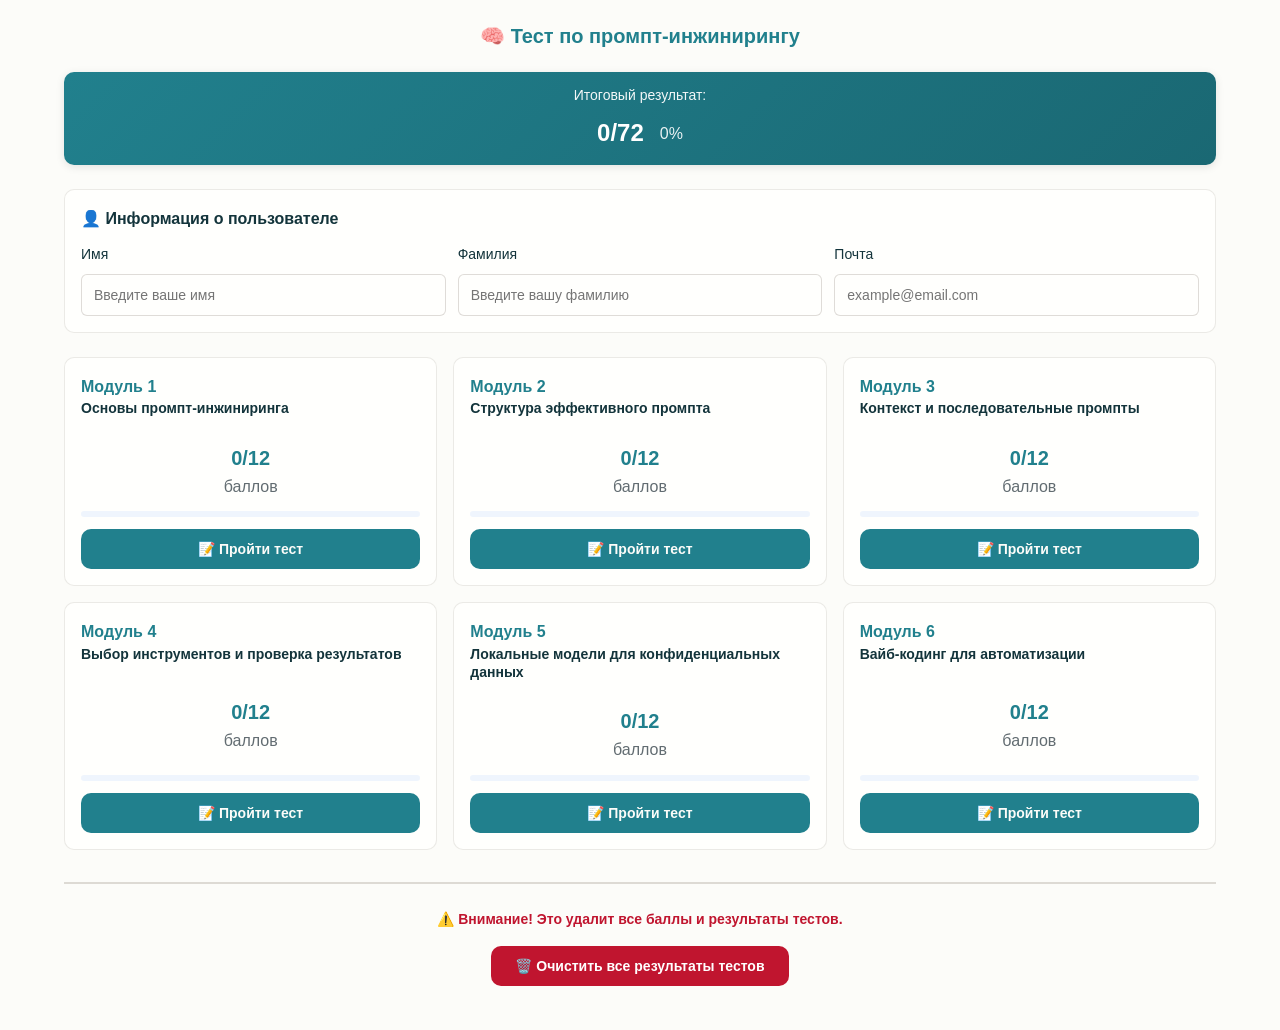
==== src/static/prompt-test/index.html @ c7937f1d "тест по промптам" ====
<!DOCTYPE html>
<html lang="ru">
<head>
    <meta charset="UTF-8">
    <meta name="viewport" content="width=device-width, initial-scale=1.0">
    <title>Тест по промпт-инжинирингу</title>
    <style>
:root {
  /* Primitive Color Tokens */
  --color-white: rgba(255, 255, 255, 1);
  --color-black: rgba(0, 0, 0, 1);
  --color-cream-50: rgba(252, 252, 249, 1);
  --color-cream-100: rgba(255, 255, 253, 1);
  --color-gray-200: rgba(245, 245, 245, 1);
  --color-gray-300: rgba(167, 169, 169, 1);
  --color-gray-400: rgba(119, 124, 124, 1);
  --color-slate-500: rgba(98, 108, 113, 1);
  --color-brown-600: rgba(94, 82, 64, 1);
  --color-charcoal-700: rgba(31, 33, 33, 1);
  --color-charcoal-800: rgba(38, 40, 40, 1);
  --color-slate-900: rgba(19, 52, 59, 1);
  --color-teal-300: rgba(50, 184, 198, 1);
  --color-teal-400: rgba(45, 166, 178, 1);
  --color-teal-500: rgba(33, 128, 141, 1);
  --color-teal-600: rgba(29, 116, 128, 1);
  --color-teal-700: rgba(26, 104, 115, 1);
  --color-teal-800: rgba(41, 150, 161, 1);
  --color-red-400: rgba(255, 84, 89, 1);
  --color-red-500: rgba(192, 21, 47, 1);
  --color-orange-400: rgba(230, 129, 97, 1);
  --color-orange-500: rgba(168, 75, 47, 1);

  --color-brown-600-rgb: 94, 82, 64;
  --color-teal-500-rgb: 33, 128, 141;
  --color-slate-900-rgb: 19, 52, 59;
  --color-slate-500-rgb: 98, 108, 113;
  --color-red-500-rgb: 192, 21, 47;
  --color-red-400-rgb: 255, 84, 89;
  --color-orange-500-rgb: 168, 75, 47;
  --color-orange-400-rgb: 230, 129, 97;

  --color-bg-1: rgba(59, 130, 246, 0.08);
  --color-bg-2: rgba(245, 158, 11, 0.08);
  --color-bg-3: rgba(34, 197, 94, 0.08);
  --color-bg-4: rgba(239, 68, 68, 0.08);
  --color-bg-5: rgba(147, 51, 234, 0.08);
  --color-bg-6: rgba(249, 115, 22, 0.08);
  --color-bg-7: rgba(236, 72, 153, 0.08);
  --color-bg-8: rgba(6, 182, 212, 0.08);

  --color-background: var(--color-cream-50);
  --color-surface: var(--color-cream-100);
  --color-text: var(--color-slate-900);
  --color-text-secondary: var(--color-slate-500);
  --color-primary: var(--color-teal-500);
  --color-primary-hover: var(--color-teal-600);
  --color-primary-active: var(--color-teal-700);
  --color-border: rgba(var(--color-brown-600-rgb), 0.2);
  --color-btn-primary-text: var(--color-cream-50);
  --color-card-border: rgba(var(--color-brown-600-rgb), 0.12);
  --color-error: var(--color-red-500);
  --color-success: var(--color-teal-500);
  --color-warning: var(--color-orange-500);
  --color-info: var(--color-slate-500);

  --color-success-rgb: 33, 128, 141;
  --color-error-rgb: 192, 21, 47;
  --color-warning-rgb: 168, 75, 47;
  --color-info-rgb: 98, 108, 113;

  --font-family-base: "FKGroteskNeue", "Inter", -apple-system, sans-serif;
  --font-size-base: 14px;
  --font-size-lg: 16px;
  --font-size-xl: 18px;
  --font-size-2xl: 20px;
  --font-size-3xl: 24px;
  --font-weight-medium: 500;
  --font-weight-semibold: 550;
  --font-weight-bold: 600;

  --space-8: 8px;
  --space-12: 12px;
  --space-16: 16px;
  --space-20: 20px;
  --space-24: 24px;
  --space-32: 32px;

  --radius-sm: 6px;
  --radius-md: 10px;
  --radius-lg: 12px;
}

@font-face {
  font-family: 'FKGroteskNeue';
  src: url('https://r2cdn.perplexity.ai/fonts/FKGroteskNeue.woff2') format('woff2');
}

* {
  box-sizing: border-box;
  margin: 0;
  padding: 0;
}

body {
  font-family: var(--font-family-base);
  background-color: var(--color-background);
  color: var(--color-text);
  line-height: 1.6;
}

.container {
  max-width: 1200px;
  margin: 0 auto;
  padding: var(--space-20) var(--space-24);
}

.header {
  text-align: center;
  margin-bottom: var(--space-20);
}

.header h1 {
  font-size: var(--font-size-2xl);
  font-weight: var(--font-weight-bold);
  color: var(--color-primary);
  margin-bottom: var(--space-12);
}

.total-score-card {
  background: linear-gradient(135deg, var(--color-primary), var(--color-teal-700));
  color: white;
  padding: var(--space-12) var(--space-20);
  border-radius: var(--radius-md);
  text-align: center;
  margin-bottom: var(--space-24);
  box-shadow: 0 2px 8px rgba(0, 0, 0, 0.1);
}

.total-score-card h2 {
  font-size: var(--font-size-base);
  font-weight: var(--font-weight-medium);
  margin-bottom: var(--space-8);
  opacity: 0.95;
}

.total-score-number {
  font-size: var(--font-size-3xl);
  font-weight: var(--font-weight-bold);
  margin: 0;
}

.total-score-percentage {
  font-size: var(--font-size-lg);
  opacity: 0.9;
  margin: 0;
}

.user-info-section {
  background-color: var(--color-surface);
  border: 1px solid var(--color-card-border);
  border-radius: var(--radius-md);
  padding: var(--space-16);
  margin-bottom: var(--space-24);
}

.user-info-section h3 {
  font-size: var(--font-size-lg);
  font-weight: var(--font-weight-semibold);
  margin-bottom: var(--space-12);
  color: var(--color-text);
}

.user-info-grid {
  display: grid;
  grid-template-columns: repeat(3, 1fr);
  gap: var(--space-12);
}

.form-group {
  display: flex;
  flex-direction: column;
}

.form-group label {
  font-size: var(--font-size-base);
  font-weight: var(--font-weight-medium);
  margin-bottom: var(--space-8);
  color: var(--color-text);
}

.form-group input {
  padding: var(--space-12);
  border: 1px solid var(--color-border);
  border-radius: var(--radius-sm);
  font-size: var(--font-size-base);
  font-family: var(--font-family-base);
  background-color: var(--color-surface);
  color: var(--color-text);
}

.form-group input:focus {
  outline: 2px solid var(--color-primary);
  border-color: var(--color-primary);
}

.modules-grid {
  display: grid;
  grid-template-columns: repeat(auto-fill, minmax(280px, 1fr));
  gap: var(--space-16);
  margin-top: var(--space-20);
}

.module-card {
  background-color: var(--color-surface);
  border: 1px solid var(--color-card-border);
  border-radius: var(--radius-md);
  padding: var(--space-16);
  display: flex;
  flex-direction: column;
  min-height: 180px;
  transition: box-shadow 0.3s ease, transform 0.3s ease;
}

.module-card:hover {
  box-shadow: 0 8px 16px rgba(0, 0, 0, 0.1);
  transform: translateY(-2px);
}

.module-header {
  margin-bottom: var(--space-12);
  flex-shrink: 0;
}

.module-number {
  font-size: var(--font-size-sm);
  font-weight: var(--font-weight-bold);
  color: var(--color-primary);
  margin-bottom: var(--space-4);
}

.module-title {
  font-size: var(--font-size-base);
  font-weight: var(--font-weight-semibold);
  color: var(--color-text);
  line-height: 1.3;
}

.score-display {
  text-align: center;
  margin: var(--space-12) 0;
  flex-grow: 1;
  display: flex;
  flex-direction: column;
  justify-content: center;
}

.score-text {
  font-size: var(--font-size-2xl);
  font-weight: var(--font-weight-bold);
  color: var(--color-primary);
}

.score-label {
  font-size: var(--font-size-sm);
  color: var(--color-text-secondary);
  margin-top: var(--space-4);
}

.progress-bar-container {
  width: 100%;
  height: 6px;
  background-color: var(--color-bg-1);
  border-radius: var(--radius-sm);
  overflow: hidden;
  margin-bottom: var(--space-12);
  flex-shrink: 0;
}

.progress-bar {
  height: 100%;
  background: linear-gradient(90deg, var(--color-primary), var(--color-teal-400));
  transition: width 0.5s ease;
  border-radius: var(--radius-sm);
}

.btn {
  padding: var(--space-12) var(--space-24);
  border: none;
  border-radius: var(--radius-md);
  font-size: var(--font-size-base);
  font-weight: var(--font-weight-semibold);
  cursor: pointer;
  transition: all 0.3s ease;
  font-family: var(--font-family-base);
  text-align: center;
}

.btn-primary {
  background-color: var(--color-primary);
  color: var(--color-btn-primary-text);
  width: 100%;
  margin-top: auto;
  align-self: flex-end;
}

.btn-primary:hover {
  background-color: var(--color-primary-hover);
  transform: translateY(-1px);
}

.btn-secondary {
  background-color: var(--color-bg-2);
  color: var(--color-text);
  border: 1px solid var(--color-border);
}

.btn-secondary:hover {
  background-color: var(--color-bg-1);
}

.hidden {
  display: none !important;
}

#testView {
  max-width: 900px;
  margin: 0 auto;
}

.test-header {
  background-color: var(--color-surface);
  border: 1px solid var(--color-card-border);
  border-radius: var(--radius-lg);
  padding: var(--space-24);
  margin-bottom: var(--space-24);
}

.test-header h2 {
  font-size: var(--font-size-2xl);
  font-weight: var(--font-weight-bold);
  color: var(--color-primary);
  margin-bottom: var(--space-16);
}

.progress-section {
  margin-top: var(--space-16);
}

.question-counter {
  font-size: var(--font-size-base);
  color: var(--color-text-secondary);
  margin-bottom: var(--space-8);
}

.question-card {
  background-color: var(--color-surface);
  border: 1px solid var(--color-card-border);
  border-radius: var(--radius-lg);
  padding: var(--space-32);
  margin-bottom: var(--space-24);
}

.question-number {
  font-size: var(--font-size-base);
  font-weight: var(--font-weight-bold);
  color: var(--color-primary);
  margin-bottom: var(--space-16);
}

.question-text {
  font-size: var(--font-size-xl);
  font-weight: var(--font-weight-semibold);
  color: var(--color-text);
  margin-bottom: var(--space-24);
  line-height: 1.5;
}

.options-container {
  display: flex;
  flex-direction: column;
  gap: var(--space-12);
}

.option-button {
  display: flex;
  align-items: flex-start;
  padding: var(--space-16);
  background-color: var(--color-surface);
  border: 2px solid var(--color-border);
  border-radius: var(--radius-md);
  cursor: pointer;
  transition: all 0.3s ease;
  text-align: left;
  font-family: var(--font-family-base);
  font-size: var(--font-size-base);
  color: var(--color-text);
}

.option-button:hover {
  border-color: var(--color-primary);
  background-color: var(--color-bg-1);
}

.option-button.selected {
  border-color: var(--color-primary);
  background-color: var(--color-bg-1);
  box-shadow: 0 0 0 3px rgba(var(--color-teal-500-rgb), 0.15);
}

.option-letter {
  font-weight: var(--font-weight-bold);
  color: var(--color-primary);
  margin-right: var(--space-12);
  min-width: 24px;
}

.option-text {
  flex: 1;
  line-height: 1.5;
}

.matching-container {
  display: grid;
  grid-template-columns: 1fr;
  gap: var(--space-24);
}

.matching-column {
  display: flex;
  flex-direction: column;
  gap: var(--space-16);
}

.column-title {
  font-size: var(--font-size-lg);
  font-weight: var(--font-weight-semibold);
  color: var(--color-text);
  margin-bottom: var(--space-8);
}

.matching-item {
  background-color: var(--color-bg-1);
  border: 1px solid var(--color-border);
  border-radius: var(--radius-md);
  padding: var(--space-16);
}

.matching-item-number {
  font-weight: var(--font-weight-bold);
  color: var(--color-primary);
  margin-bottom: var(--space-8);
}

.matching-select {
  width: 100%;
  padding: var(--space-12);
  border: 1px solid var(--color-border);
  border-radius: var(--radius-sm);
  font-size: var(--font-size-base);
  font-family: var(--font-family-base);
  background-color: var(--color-surface);
  color: var(--color-text);
  margin-top: var(--space-12);
  cursor: pointer;
}

.matching-select:focus {
  outline: 2px solid var(--color-primary);
  border-color: var(--color-primary);
}

.right-option {
  background-color: var(--color-bg-2);
  border: 1px solid var(--color-border);
  border-radius: var(--radius-md);
  padding: var(--space-16);
}

.right-option-letter {
  font-weight: var(--font-weight-bold);
  color: var(--color-primary);
  margin-bottom: var(--space-8);
}

.navigation {
  display: flex;
  justify-content: space-between;
  gap: var(--space-16);
  margin-top: var(--space-24);
}

.navigation .btn {
  flex: 1;
  max-width: 200px;
  padding: var(--space-16) var(--space-24);
  font-size: var(--font-size-lg);
}

@media (max-width: 768px) {
  .container {
    padding: var(--space-12);
  }
  
  .modules-grid {
    grid-template-columns: 1fr;
  }
  
  .user-info-grid {
    grid-template-columns: 1fr;
  }
  
  .navigation {
    flex-direction: column;
  }
  
  .navigation .btn {
    max-width: 100%;
  }
  
  .header h1 {
    font-size: var(--font-size-xl);
  }
  
  .module-card {
    min-height: 160px;
  }
}

@media (min-width: 769px) and (max-width: 1024px) {
  .modules-grid {
    grid-template-columns: repeat(2, 1fr);
  }
}

@media (min-width: 1025px) {
  .modules-grid {
    grid-template-columns: repeat(3, 1fr);
  }
}
    </style>
</head>
<body>
    <div class="container">
        <!-- Dashboard View -->
        <div id="dashboardView">
            <div class="header">
                <h1>🧠 Тест по промпт-инжинирингу</h1>
            </div>

            <!-- Total Score Card - Compact -->
            <div class="total-score-card">
                <h2>Итоговый результат:</h2>
                <div style="display: flex; align-items: center; justify-content: center; gap: var(--space-16);">
                    <div class="total-score-number" id="totalScoreNumber">0/72</div>
                    <div class="total-score-percentage" id="totalScorePercentage">0%</div>
                </div>
            </div>

            <!-- User Info Section -->
            <div class="user-info-section">
                <h3>👤 Информация о пользователе</h3>
                <div class="user-info-grid">
                    <div class="form-group">
                        <label for="userName">Имя</label>
                        <input type="text" id="userName" placeholder="Введите ваше имя" onchange="saveUserInfo()">
                    </div>
                    <div class="form-group">
                        <label for="userLastName">Фамилия</label>
                        <input type="text" id="userLastName" placeholder="Введите вашу фамилию" onchange="saveUserInfo()">
                    </div>
                    <div class="form-group">
                        <label for="userEmail">Почта</label>
                        <input type="email" id="userEmail" placeholder="example@email.com" onchange="saveUserInfo()">
                    </div>
                </div>
            </div>

            <!-- Modules Grid -->
            <div class="modules-grid" id="modulesGrid" style="display: grid;">
                <!-- Modules will be rendered by JavaScript -->
            </div>

            <!-- Clear Results Button with Warning -->
            <div style="margin-top: var(--space-32); text-align: center; padding: var(--space-24); border-top: 2px solid var(--color-border);">
                <p style="margin-bottom: var(--space-16); color: var(--color-error); font-size: var(--font-size-base); font-weight: var(--font-weight-semibold);">
                    ⚠️ Внимание! Это удалит все баллы и результаты тестов.
                </p>
                <button id="clearResultsBtn" class="btn" style="background-color: var(--color-error); color: white; padding: var(--space-12) var(--space-24); font-size: var(--font-size-base); font-weight: var(--font-weight-bold); min-width: 250px;" onclick="showClearConfirmation()">
                    🗑️ Очистить все результаты тестов
                </button>
            </div>
        </div>

        <!-- Test View -->
        <div id="testView" class="hidden">
            <div class="test-header">
                <h2 id="testModuleTitle"></h2>
                <div class="progress-section">
                    <div class="question-counter" id="questionCounter">Вопрос 1 из 5</div>
                    <div class="progress-bar-container">
                        <div class="progress-bar" id="progressBar" style="width: 20%;"></div>
                    </div>
                </div>
            </div>

            <div id="questionContainer">
                <!-- Questions will be rendered by JavaScript -->
            </div>

            <div class="navigation" id="navigation">
                <button class="btn btn-secondary" id="prevButton">← Назад</button>
                <button class="btn btn-primary" id="nextButton">Далее →</button>
            </div>
        </div>
    </div>

    <script src="app.js"></script>
    <script>
    // Notify parent frame about score updates
    const _origSaveScores = window.saveScores;
    window.saveScores = function() {
      _origSaveScores.apply(this, arguments);
      const total = Object.values(moduleScores).reduce((a,b) => a+b, 0);
      if (window.parent !== window) {
        window.parent.postMessage({type: 'prompt-test-score', score: total, max: 72}, '*');
      }
    };
    // Send initial score on load
    window.addEventListener('load', () => {
      setTimeout(() => {
        const total = Object.values(moduleScores).reduce((a,b) => a+b, 0);
        if (window.parent !== window) {
          window.parent.postMessage({type: 'prompt-test-score', score: total, max: 72}, '*');
        }
      }, 500);
    });
    </script>
</body>
</html>
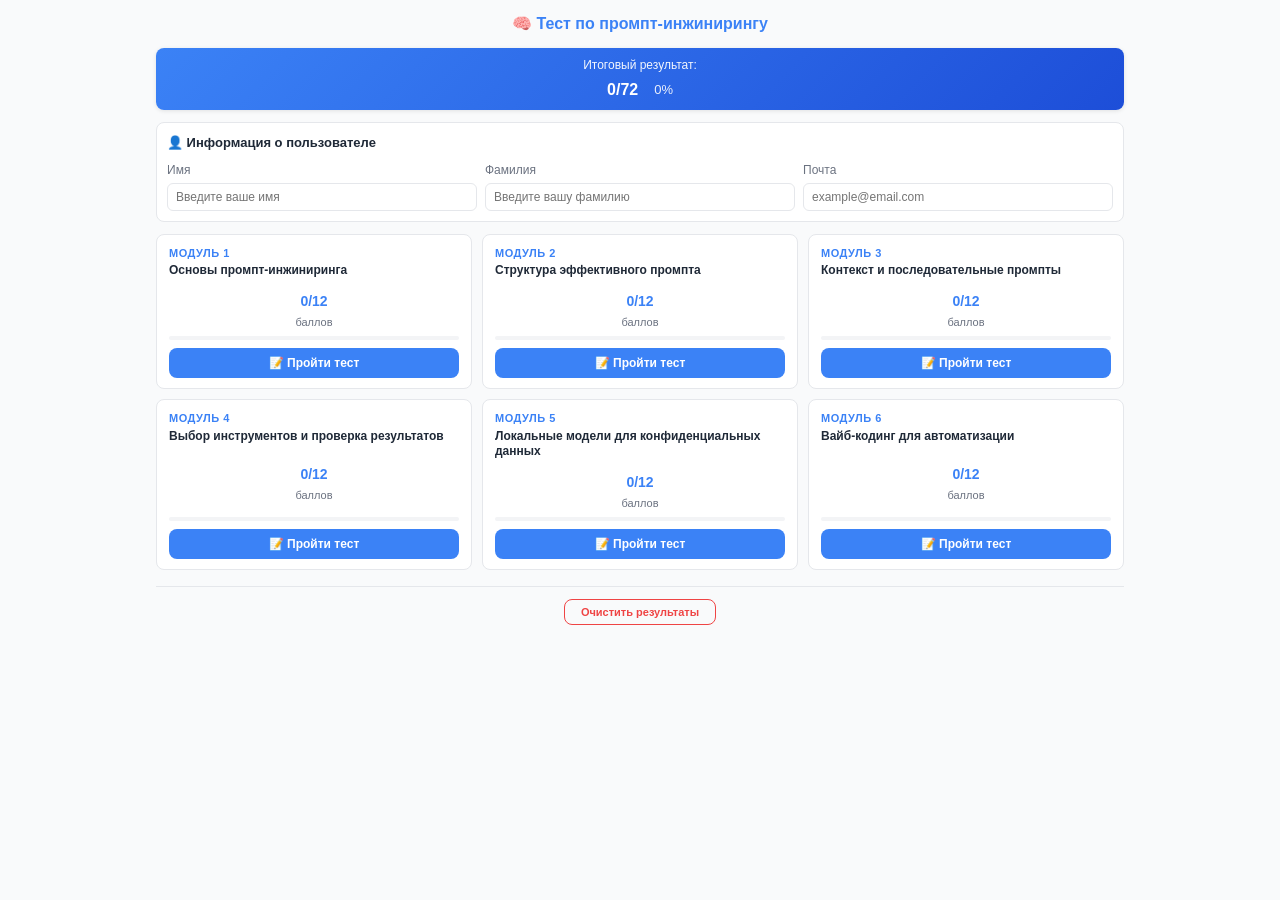
==== commit 973b8392: "фреймворки мыщления и куаркод сайта" ====
--- a/src/static/prompt-test/index.html
+++ b/src/static/prompt-test/index.html
@@ -6,79 +6,71 @@
     <title>Тест по промпт-инжинирингу</title>
     <style>
 :root {
-  /* Primitive Color Tokens */
-  --color-white: rgba(255, 255, 255, 1);
-  --color-black: rgba(0, 0, 0, 1);
-  --color-cream-50: rgba(252, 252, 249, 1);
-  --color-cream-100: rgba(255, 255, 253, 1);
-  --color-gray-200: rgba(245, 245, 245, 1);
-  --color-gray-300: rgba(167, 169, 169, 1);
-  --color-gray-400: rgba(119, 124, 124, 1);
-  --color-slate-500: rgba(98, 108, 113, 1);
-  --color-brown-600: rgba(94, 82, 64, 1);
-  --color-charcoal-700: rgba(31, 33, 33, 1);
-  --color-charcoal-800: rgba(38, 40, 40, 1);
-  --color-slate-900: rgba(19, 52, 59, 1);
-  --color-teal-300: rgba(50, 184, 198, 1);
-  --color-teal-400: rgba(45, 166, 178, 1);
-  --color-teal-500: rgba(33, 128, 141, 1);
-  --color-teal-600: rgba(29, 116, 128, 1);
-  --color-teal-700: rgba(26, 104, 115, 1);
-  --color-teal-800: rgba(41, 150, 161, 1);
-  --color-red-400: rgba(255, 84, 89, 1);
-  --color-red-500: rgba(192, 21, 47, 1);
-  --color-orange-400: rgba(230, 129, 97, 1);
-  --color-orange-500: rgba(168, 75, 47, 1);
-
-  --color-brown-600-rgb: 94, 82, 64;
-  --color-teal-500-rgb: 33, 128, 141;
-  --color-slate-900-rgb: 19, 52, 59;
-  --color-slate-500-rgb: 98, 108, 113;
-  --color-red-500-rgb: 192, 21, 47;
-  --color-red-400-rgb: 255, 84, 89;
-  --color-orange-500-rgb: 168, 75, 47;
-  --color-orange-400-rgb: 230, 129, 97;
+  /* Studio-matching color tokens */
+  --color-white: #ffffff;
+  --color-black: #000000;
+  --color-gray-50: #f9fafb;
+  --color-gray-100: #f3f4f6;
+  --color-gray-200: #e5e7eb;
+  --color-gray-300: #d1d5db;
+  --color-gray-400: #9ca3af;
+  --color-gray-500: #6b7280;
+  --color-gray-600: #4b5563;
+  --color-gray-700: #374151;
+  --color-gray-800: #1f2937;
+  --color-gray-900: #111827;
+  --color-blue-50: rgba(59, 130, 246, 0.08);
+  --color-blue-400: #60a5fa;
+  --color-blue-500: #3b82f6;
+  --color-blue-600: #2563eb;
+  --color-blue-700: #1d4ed8;
+  --color-red-500: #ef4444;
+  --color-orange-500: #f59e0b;
+  --color-green-500: #22c55e;
+
+  --color-blue-500-rgb: 59, 130, 246;
+  --color-red-500-rgb: 239, 68, 68;
+  --color-success-rgb: 34, 197, 94;
+  --color-error-rgb: 239, 68, 68;
+  --color-warning-rgb: 245, 158, 11;
+  --color-info-rgb: 107, 114, 128;
 
   --color-bg-1: rgba(59, 130, 246, 0.08);
   --color-bg-2: rgba(245, 158, 11, 0.08);
   --color-bg-3: rgba(34, 197, 94, 0.08);
   --color-bg-4: rgba(239, 68, 68, 0.08);
-  --color-bg-5: rgba(147, 51, 234, 0.08);
-  --color-bg-6: rgba(249, 115, 22, 0.08);
-  --color-bg-7: rgba(236, 72, 153, 0.08);
-  --color-bg-8: rgba(6, 182, 212, 0.08);
-
-  --color-background: var(--color-cream-50);
-  --color-surface: var(--color-cream-100);
-  --color-text: var(--color-slate-900);
-  --color-text-secondary: var(--color-slate-500);
-  --color-primary: var(--color-teal-500);
-  --color-primary-hover: var(--color-teal-600);
-  --color-primary-active: var(--color-teal-700);
-  --color-border: rgba(var(--color-brown-600-rgb), 0.2);
-  --color-btn-primary-text: var(--color-cream-50);
-  --color-card-border: rgba(var(--color-brown-600-rgb), 0.12);
+
+  --color-background: var(--color-white);
+  --color-surface: var(--color-white);
+  --color-text: var(--color-gray-800);
+  --color-text-secondary: var(--color-gray-500);
+  --color-primary: var(--color-blue-500);
+  --color-primary-hover: var(--color-blue-600);
+  --color-primary-active: var(--color-blue-700);
+  --color-border: var(--color-gray-200);
+  --color-btn-primary-text: var(--color-white);
+  --color-card-border: var(--color-gray-200);
   --color-error: var(--color-red-500);
-  --color-success: var(--color-teal-500);
+  --color-success: var(--color-green-500);
   --color-warning: var(--color-orange-500);
-  --color-info: var(--color-slate-500);
-
-  --color-success-rgb: 33, 128, 141;
-  --color-error-rgb: 192, 21, 47;
-  --color-warning-rgb: 168, 75, 47;
-  --color-info-rgb: 98, 108, 113;
-
-  --font-family-base: "FKGroteskNeue", "Inter", -apple-system, sans-serif;
-  --font-size-base: 14px;
-  --font-size-lg: 16px;
-  --font-size-xl: 18px;
-  --font-size-2xl: 20px;
-  --font-size-3xl: 24px;
+  --color-info: var(--color-gray-500);
+
+  --font-family-base: "Inter", -apple-system, BlinkMacSystemFont, "Segoe UI", sans-serif;
+  --font-size-xs: 11px;
+  --font-size-sm: 12px;
+  --font-size-base: 13px;
+  --font-size-lg: 14px;
+  --font-size-xl: 15px;
+  --font-size-2xl: 16px;
+  --font-size-3xl: 20px;
   --font-weight-medium: 500;
-  --font-weight-semibold: 550;
-  --font-weight-bold: 600;
-
+  --font-weight-semibold: 600;
+  --font-weight-bold: 700;
+
+  --space-4: 4px;
+  --space-6: 6px;
   --space-8: 8px;
+  --space-10: 10px;
   --space-12: 12px;
   --space-16: 16px;
   --space-20: 20px;
@@ -86,13 +78,8 @@
   --space-32: 32px;
 
   --radius-sm: 6px;
-  --radius-md: 10px;
-  --radius-lg: 12px;
-}
-
-@font-face {
-  font-family: 'FKGroteskNeue';
-  src: url('https://r2cdn.perplexity.ai/fonts/FKGroteskNeue.woff2') format('woff2');
+  --radius-md: 8px;
+  --radius-lg: 10px;
 }
 
 * {
@@ -103,54 +90,55 @@
 
 body {
   font-family: var(--font-family-base);
-  background-color: var(--color-background);
-  color: var(--color-text);
-  line-height: 1.6;
+  background-color: var(--color-gray-50);
+  color: var(--color-text);
+  line-height: 1.5;
+  font-size: var(--font-size-base);
 }
 
 .container {
-  max-width: 1200px;
+  max-width: 1000px;
   margin: 0 auto;
-  padding: var(--space-20) var(--space-24);
+  padding: var(--space-12) var(--space-16);
 }
 
 .header {
   text-align: center;
-  margin-bottom: var(--space-20);
+  margin-bottom: var(--space-12);
 }
 
 .header h1 {
   font-size: var(--font-size-2xl);
   font-weight: var(--font-weight-bold);
   color: var(--color-primary);
-  margin-bottom: var(--space-12);
+  margin-bottom: var(--space-6);
 }
 
 .total-score-card {
-  background: linear-gradient(135deg, var(--color-primary), var(--color-teal-700));
+  background: linear-gradient(135deg, var(--color-blue-500), var(--color-blue-700));
   color: white;
-  padding: var(--space-12) var(--space-20);
+  padding: var(--space-8) var(--space-16);
   border-radius: var(--radius-md);
   text-align: center;
-  margin-bottom: var(--space-24);
-  box-shadow: 0 2px 8px rgba(0, 0, 0, 0.1);
+  margin-bottom: var(--space-12);
+  box-shadow: 0 1px 4px rgba(0, 0, 0, 0.1);
 }
 
 .total-score-card h2 {
+  font-size: var(--font-size-sm);
+  font-weight: var(--font-weight-medium);
+  margin-bottom: var(--space-4);
+  opacity: 0.95;
+}
+
+.total-score-number {
+  font-size: var(--font-size-2xl);
+  font-weight: var(--font-weight-bold);
+  margin: 0;
+}
+
+.total-score-percentage {
   font-size: var(--font-size-base);
-  font-weight: var(--font-weight-medium);
-  margin-bottom: var(--space-8);
-  opacity: 0.95;
-}
-
-.total-score-number {
-  font-size: var(--font-size-3xl);
-  font-weight: var(--font-weight-bold);
-  margin: 0;
-}
-
-.total-score-percentage {
-  font-size: var(--font-size-lg);
   opacity: 0.9;
   margin: 0;
 }
@@ -159,21 +147,21 @@
   background-color: var(--color-surface);
   border: 1px solid var(--color-card-border);
   border-radius: var(--radius-md);
-  padding: var(--space-16);
-  margin-bottom: var(--space-24);
+  padding: var(--space-10);
+  margin-bottom: var(--space-12);
 }
 
 .user-info-section h3 {
-  font-size: var(--font-size-lg);
+  font-size: var(--font-size-base);
   font-weight: var(--font-weight-semibold);
-  margin-bottom: var(--space-12);
+  margin-bottom: var(--space-8);
   color: var(--color-text);
 }
 
 .user-info-grid {
   display: grid;
   grid-template-columns: repeat(3, 1fr);
-  gap: var(--space-12);
+  gap: var(--space-8);
 }
 
 .form-group {
@@ -182,17 +170,17 @@
 }
 
 .form-group label {
-  font-size: var(--font-size-base);
+  font-size: var(--font-size-sm);
   font-weight: var(--font-weight-medium);
-  margin-bottom: var(--space-8);
-  color: var(--color-text);
+  margin-bottom: var(--space-4);
+  color: var(--color-text-secondary);
 }
 
 .form-group input {
-  padding: var(--space-12);
+  padding: var(--space-6) var(--space-8);
   border: 1px solid var(--color-border);
   border-radius: var(--radius-sm);
-  font-size: var(--font-size-base);
+  font-size: var(--font-size-sm);
   font-family: var(--font-family-base);
   background-color: var(--color-surface);
   color: var(--color-text);
@@ -205,41 +193,43 @@
 
 .modules-grid {
   display: grid;
-  grid-template-columns: repeat(auto-fill, minmax(280px, 1fr));
-  gap: var(--space-16);
-  margin-top: var(--space-20);
+  grid-template-columns: repeat(auto-fill, minmax(240px, 1fr));
+  gap: var(--space-10);
+  margin-top: var(--space-12);
 }
 
 .module-card {
   background-color: var(--color-surface);
   border: 1px solid var(--color-card-border);
   border-radius: var(--radius-md);
-  padding: var(--space-16);
+  padding: var(--space-10) var(--space-12);
   display: flex;
   flex-direction: column;
-  min-height: 180px;
-  transition: box-shadow 0.3s ease, transform 0.3s ease;
+  min-height: 130px;
+  transition: box-shadow 0.2s ease, border-color 0.2s ease;
 }
 
 .module-card:hover {
-  box-shadow: 0 8px 16px rgba(0, 0, 0, 0.1);
-  transform: translateY(-2px);
+  box-shadow: 0 2px 8px rgba(59, 130, 246, 0.12);
+  border-color: var(--color-blue-400);
 }
 
 .module-header {
-  margin-bottom: var(--space-12);
+  margin-bottom: var(--space-6);
   flex-shrink: 0;
 }
 
 .module-number {
-  font-size: var(--font-size-sm);
+  font-size: var(--font-size-xs);
   font-weight: var(--font-weight-bold);
   color: var(--color-primary);
-  margin-bottom: var(--space-4);
+  margin-bottom: 2px;
+  text-transform: uppercase;
+  letter-spacing: 0.5px;
 }
 
 .module-title {
-  font-size: var(--font-size-base);
+  font-size: var(--font-size-sm);
   font-weight: var(--font-weight-semibold);
   color: var(--color-text);
   line-height: 1.3;
@@ -247,7 +237,7 @@
 
 .score-display {
   text-align: center;
-  margin: var(--space-12) 0;
+  margin: var(--space-6) 0;
   flex-grow: 1;
   display: flex;
   flex-direction: column;
@@ -255,42 +245,42 @@
 }
 
 .score-text {
-  font-size: var(--font-size-2xl);
+  font-size: var(--font-size-lg);
   font-weight: var(--font-weight-bold);
   color: var(--color-primary);
 }
 
 .score-label {
-  font-size: var(--font-size-sm);
+  font-size: var(--font-size-xs);
   color: var(--color-text-secondary);
-  margin-top: var(--space-4);
+  margin-top: 2px;
 }
 
 .progress-bar-container {
   width: 100%;
-  height: 6px;
-  background-color: var(--color-bg-1);
+  height: 4px;
+  background-color: var(--color-gray-100);
   border-radius: var(--radius-sm);
   overflow: hidden;
-  margin-bottom: var(--space-12);
+  margin-bottom: var(--space-8);
   flex-shrink: 0;
 }
 
 .progress-bar {
   height: 100%;
-  background: linear-gradient(90deg, var(--color-primary), var(--color-teal-400));
+  background: linear-gradient(90deg, var(--color-blue-500), var(--color-blue-400));
   transition: width 0.5s ease;
   border-radius: var(--radius-sm);
 }
 
 .btn {
-  padding: var(--space-12) var(--space-24);
+  padding: var(--space-8) var(--space-16);
   border: none;
   border-radius: var(--radius-md);
-  font-size: var(--font-size-base);
+  font-size: var(--font-size-sm);
   font-weight: var(--font-weight-semibold);
   cursor: pointer;
-  transition: all 0.3s ease;
+  transition: all 0.2s ease;
   font-family: var(--font-family-base);
   text-align: center;
 }
@@ -305,17 +295,16 @@
 
 .btn-primary:hover {
   background-color: var(--color-primary-hover);
-  transform: translateY(-1px);
 }
 
 .btn-secondary {
-  background-color: var(--color-bg-2);
+  background-color: var(--color-gray-50);
   color: var(--color-text);
   border: 1px solid var(--color-border);
 }
 
 .btn-secondary:hover {
-  background-color: var(--color-bg-1);
+  background-color: var(--color-gray-100);
 }
 
 .hidden {
@@ -323,144 +312,148 @@
 }
 
 #testView {
-  max-width: 900px;
+  max-width: 800px;
   margin: 0 auto;
 }
 
 .test-header {
   background-color: var(--color-surface);
   border: 1px solid var(--color-card-border);
-  border-radius: var(--radius-lg);
-  padding: var(--space-24);
-  margin-bottom: var(--space-24);
+  border-radius: var(--radius-md);
+  padding: var(--space-12) var(--space-16);
+  margin-bottom: var(--space-12);
 }
 
 .test-header h2 {
-  font-size: var(--font-size-2xl);
+  font-size: var(--font-size-lg);
   font-weight: var(--font-weight-bold);
   color: var(--color-primary);
-  margin-bottom: var(--space-16);
+  margin-bottom: var(--space-8);
 }
 
 .progress-section {
-  margin-top: var(--space-16);
+  margin-top: var(--space-8);
 }
 
 .question-counter {
-  font-size: var(--font-size-base);
+  font-size: var(--font-size-sm);
   color: var(--color-text-secondary);
-  margin-bottom: var(--space-8);
+  margin-bottom: var(--space-4);
 }
 
 .question-card {
   background-color: var(--color-surface);
   border: 1px solid var(--color-card-border);
-  border-radius: var(--radius-lg);
-  padding: var(--space-32);
-  margin-bottom: var(--space-24);
+  border-radius: var(--radius-md);
+  padding: var(--space-16);
+  margin-bottom: var(--space-12);
 }
 
 .question-number {
+  font-size: var(--font-size-sm);
+  font-weight: var(--font-weight-bold);
+  color: var(--color-primary);
+  margin-bottom: var(--space-8);
+}
+
+.question-text {
   font-size: var(--font-size-base);
-  font-weight: var(--font-weight-bold);
-  color: var(--color-primary);
-  margin-bottom: var(--space-16);
-}
-
-.question-text {
-  font-size: var(--font-size-xl);
   font-weight: var(--font-weight-semibold);
   color: var(--color-text);
-  margin-bottom: var(--space-24);
-  line-height: 1.5;
+  margin-bottom: var(--space-12);
+  line-height: 1.4;
 }
 
 .options-container {
   display: flex;
   flex-direction: column;
-  gap: var(--space-12);
+  gap: var(--space-6);
 }
 
 .option-button {
   display: flex;
   align-items: flex-start;
-  padding: var(--space-16);
+  padding: var(--space-8) var(--space-10);
   background-color: var(--color-surface);
-  border: 2px solid var(--color-border);
-  border-radius: var(--radius-md);
+  border: 1px solid var(--color-border);
+  border-radius: var(--radius-sm);
   cursor: pointer;
-  transition: all 0.3s ease;
+  transition: all 0.2s ease;
   text-align: left;
   font-family: var(--font-family-base);
-  font-size: var(--font-size-base);
+  font-size: var(--font-size-sm);
   color: var(--color-text);
 }
 
 .option-button:hover {
   border-color: var(--color-primary);
-  background-color: var(--color-bg-1);
+  background-color: var(--color-blue-50);
 }
 
 .option-button.selected {
   border-color: var(--color-primary);
-  background-color: var(--color-bg-1);
-  box-shadow: 0 0 0 3px rgba(var(--color-teal-500-rgb), 0.15);
+  background-color: var(--color-blue-50);
+  box-shadow: 0 0 0 2px rgba(var(--color-blue-500-rgb), 0.15);
 }
 
 .option-letter {
   font-weight: var(--font-weight-bold);
   color: var(--color-primary);
-  margin-right: var(--space-12);
-  min-width: 24px;
+  margin-right: var(--space-8);
+  min-width: 20px;
+  font-size: var(--font-size-sm);
 }
 
 .option-text {
   flex: 1;
-  line-height: 1.5;
+  line-height: 1.4;
 }
 
 .matching-container {
   display: grid;
   grid-template-columns: 1fr;
-  gap: var(--space-24);
+  gap: var(--space-12);
 }
 
 .matching-column {
   display: flex;
   flex-direction: column;
-  gap: var(--space-16);
+  gap: var(--space-8);
 }
 
 .column-title {
-  font-size: var(--font-size-lg);
+  font-size: var(--font-size-sm);
   font-weight: var(--font-weight-semibold);
-  color: var(--color-text);
-  margin-bottom: var(--space-8);
+  color: var(--color-text-secondary);
+  margin-bottom: var(--space-4);
+  text-transform: uppercase;
+  letter-spacing: 0.5px;
 }
 
 .matching-item {
-  background-color: var(--color-bg-1);
+  background-color: var(--color-gray-50);
   border: 1px solid var(--color-border);
-  border-radius: var(--radius-md);
-  padding: var(--space-16);
+  border-radius: var(--radius-sm);
+  padding: var(--space-8) var(--space-10);
 }
 
 .matching-item-number {
   font-weight: var(--font-weight-bold);
   color: var(--color-primary);
-  margin-bottom: var(--space-8);
+  margin-bottom: var(--space-4);
+  font-size: var(--font-size-sm);
 }
 
 .matching-select {
   width: 100%;
-  padding: var(--space-12);
+  padding: var(--space-6) var(--space-8);
   border: 1px solid var(--color-border);
   border-radius: var(--radius-sm);
-  font-size: var(--font-size-base);
+  font-size: var(--font-size-sm);
   font-family: var(--font-family-base);
   background-color: var(--color-surface);
   color: var(--color-text);
-  margin-top: var(--space-12);
+  margin-top: var(--space-6);
   cursor: pointer;
 }
 
@@ -470,59 +463,54 @@
 }
 
 .right-option {
-  background-color: var(--color-bg-2);
-  border: 1px solid var(--color-border);
-  border-radius: var(--radius-md);
-  padding: var(--space-16);
+  display: none;
 }
 
 .right-option-letter {
-  font-weight: var(--font-weight-bold);
-  color: var(--color-primary);
-  margin-bottom: var(--space-8);
+  display: none;
 }
 
 .navigation {
   display: flex;
   justify-content: space-between;
-  gap: var(--space-16);
-  margin-top: var(--space-24);
+  gap: var(--space-12);
+  margin-top: var(--space-12);
 }
 
 .navigation .btn {
   flex: 1;
-  max-width: 200px;
-  padding: var(--space-16) var(--space-24);
-  font-size: var(--font-size-lg);
+  max-width: 180px;
+  padding: var(--space-8) var(--space-16);
+  font-size: var(--font-size-sm);
 }
 
 @media (max-width: 768px) {
   .container {
-    padding: var(--space-12);
-  }
-  
+    padding: var(--space-8);
+  }
+
   .modules-grid {
     grid-template-columns: 1fr;
   }
-  
+
   .user-info-grid {
     grid-template-columns: 1fr;
   }
-  
+
   .navigation {
     flex-direction: column;
   }
-  
+
   .navigation .btn {
     max-width: 100%;
   }
-  
+
   .header h1 {
-    font-size: var(--font-size-xl);
-  }
-  
+    font-size: var(--font-size-lg);
+  }
+
   .module-card {
-    min-height: 160px;
+    min-height: 100px;
   }
 }
 
@@ -580,13 +568,10 @@
                 <!-- Modules will be rendered by JavaScript -->
             </div>
 
-            <!-- Clear Results Button with Warning -->
-            <div style="margin-top: var(--space-32); text-align: center; padding: var(--space-24); border-top: 2px solid var(--color-border);">
-                <p style="margin-bottom: var(--space-16); color: var(--color-error); font-size: var(--font-size-base); font-weight: var(--font-weight-semibold);">
-                    ⚠️ Внимание! Это удалит все баллы и результаты тестов.
-                </p>
-                <button id="clearResultsBtn" class="btn" style="background-color: var(--color-error); color: white; padding: var(--space-12) var(--space-24); font-size: var(--font-size-base); font-weight: var(--font-weight-bold); min-width: 250px;" onclick="showClearConfirmation()">
-                    🗑️ Очистить все результаты тестов
+            <!-- Clear Results Button -->
+            <div style="margin-top: var(--space-16); text-align: center; padding: var(--space-12); border-top: 1px solid var(--color-border);">
+                <button id="clearResultsBtn" class="btn" style="background-color: transparent; color: var(--color-error); border: 1px solid var(--color-error); padding: var(--space-6) var(--space-16); font-size: var(--font-size-xs);" onclick="showClearConfirmation()">
+                    Очистить результаты
                 </button>
             </div>
         </div>
